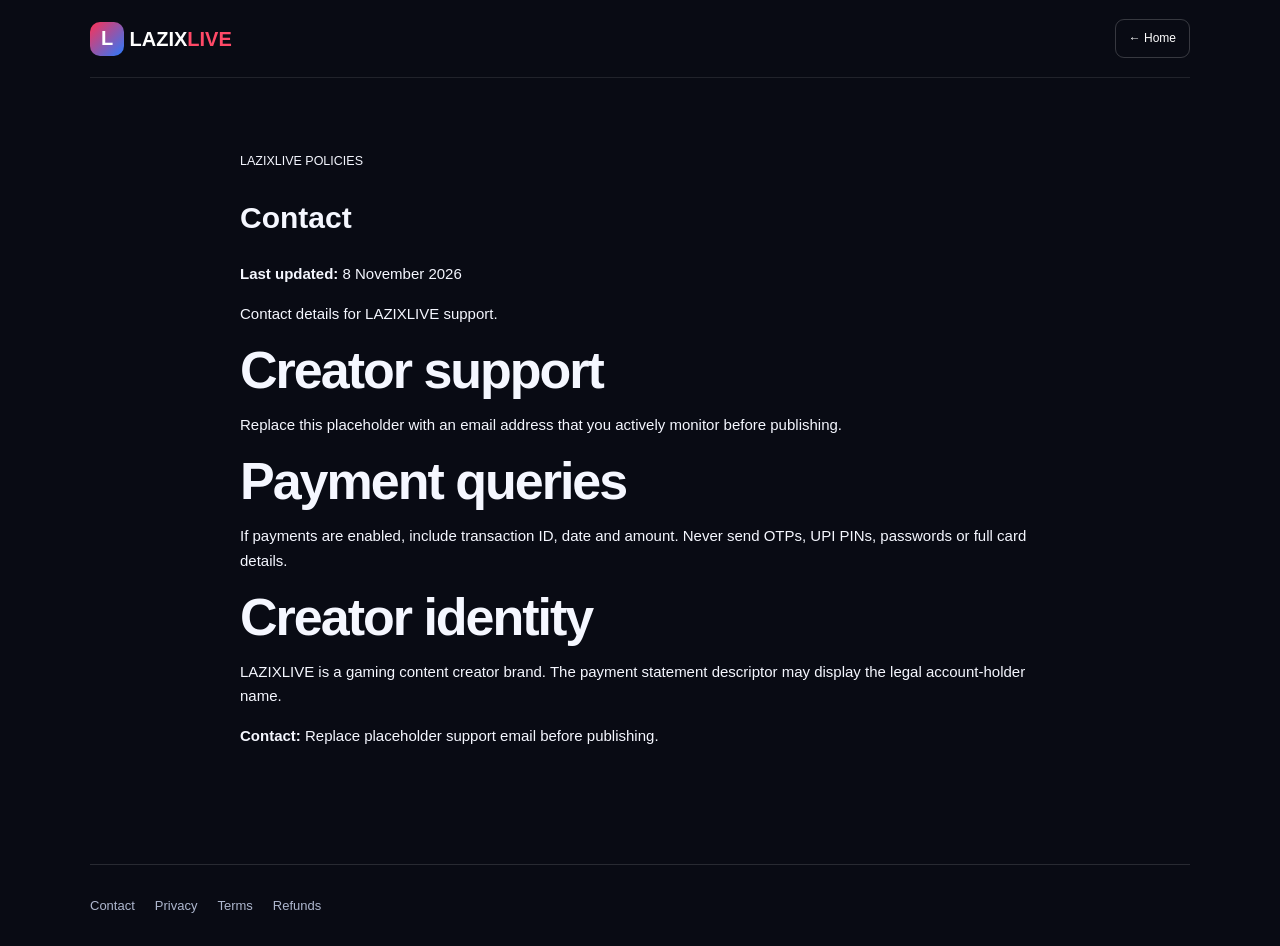
==== contact.html @ 057b2ee2 "Add files via upload" ====
<!doctype html><html lang="en"><head><meta charset="utf-8"><meta name="viewport" content="width=device-width,initial-scale=1"><title>Contact | LAZIXLIVE</title><link rel="stylesheet" href="style.css"></head><body><header><a class="logo" href="index.html"><b>L</b> LAZIX<span>LIVE</span></a><a class="smallbtn" href="index.html">← Home</a></header><main style="max-width:800px;padding:70px 0 100px"><small>LAZIXLIVE POLICIES</small><h1>Contact</h1><p><b>Last updated:</b> 8 November 2026</p><p>Contact details for LAZIXLIVE support.</p><h2>Creator support</h2><p>Replace this placeholder with an email address that you actively monitor before publishing.</p><h2>Payment queries</h2><p>If payments are enabled, include transaction ID, date and amount. Never send OTPs, UPI PINs, passwords or full card details.</p><h2>Creator identity</h2><p>LAZIXLIVE is a gaming content creator brand. The payment statement descriptor may display the legal account-holder name.</p><p><b>Contact:</b> Replace placeholder support email before publishing.</p></main><footer><a href="contact.html">Contact</a><a href="privacy.html">Privacy</a><a href="terms.html">Terms</a><a href="refund.html">Refunds</a></footer></body></html>
---- style.css ----
*{box-sizing:border-box}html{scroll-behavior:smooth}body{margin:0;background:#090b14;color:#f5f7ff;font:15px Inter,Arial,sans-serif;line-height:1.65}header,main,footer{width:min(1100px,calc(100% - 40px));margin:auto}header{height:78px;display:flex;align-items:center;justify-content:space-between;border-bottom:1px solid #ffffff19}.logo{color:white;text-decoration:none;font-size:20px;font-weight:900}.logo b{display:inline-grid;place-items:center;width:34px;height:34px;border-radius:10px;background:linear-gradient(135deg,#ff3155,#287aff)}.logo span,em{color:#ff4967}nav{display:flex;gap:25px}nav a,footer a{color:#aeb7ce;text-decoration:none;font-size:13px}.smallbtn{border:1px solid #ffffff30;padding:9px 13px;border-radius:9px;color:white;text-decoration:none;font-size:12px}.hero{min-height:520px;display:grid;grid-template-columns:1fr 1fr;align-items:center;gap:35px;padding:65px 0}.hero small,section>small{color:#ff6680;font-weight:800;letter-spacing:2px;font-size:11px}.hero h1{font-size:clamp(48px,7vw,78px);line-height:.98;letter-spacing:-4px;margin:20px 0}.hero p,#about>p,.support p{color:#aeb7ce;max-width:520px}.btn{display:inline-block;margin-top:18px;padding:13px 18px;border-radius:10px;background:linear-gradient(100deg,#ed3156,#6e4eff,#287aff);color:white;text-decoration:none;font-weight:800}.note{font-size:11px;color:#7f8aa5!important}.orb{height:330px;border:1px solid #427aff55;border-radius:50%;display:flex;flex-direction:column;align-items:center;justify-content:center;background:radial-gradient(circle,#24345b 0,#11172a 48%,#090b14 72%);box-shadow:0 0 70px #315dff30}.orb .L{font-size:145px;font-weight:900;line-height:1;background:linear-gradient(135deg,#ff4667,#8b52ff,#388aff);color:transparent;background-clip:text}.orb b{letter-spacing:5px}.orb label{font-size:9px;color:#91a0c1;letter-spacing:2px;margin-top:15px}.stats{display:grid;grid-template-columns:repeat(3,1fr);border-block:1px solid #ffffff20;padding:20px 0}.stats div{display:flex;justify-content:center;gap:12px;border-right:1px solid #ffffff20}.stats div:last-child{border:0}.stats span{color:#8995b0;font-size:12px}section:not(.hero):not(.stats){padding:85px 0}h2{font-size:clamp(34px,5vw,52px);line-height:1.08;letter-spacing:-2px;margin:14px 0}#about>p{max-width:700px}.cards{display:grid;grid-template-columns:repeat(3,1fr);gap:15px;margin-top:30px}.cards article,.panel{background:linear-gradient(145deg,#151b2d,#0e1220);border:1px solid #ffffff20;border-radius:15px;padding:23px}.cards article>b{color:#ff5470;font-size:22px}.cards h3{margin:12px 0 4px}.cards p{color:#99a5bf;font-size:13px}.support{display:grid;grid-template-columns:.8fr 1.2fr;gap:45px;align-items:center;background:linear-gradient(110deg,#111426,#101a30 65%,#171128);padding:65px max(20px,calc((100% - 1100px)/2))!important}.panel{background:#0b0f1c}.panel>small{color:#8591ac;letter-spacing:2px;font-size:10px}.panel h3{margin:5px 0 20px}.amounts{display:grid;grid-template-columns:repeat(4,1fr);gap:8px}.amounts button{background:#151c30;color:#dfe6f7;border:1px solid #ffffff20;border-radius:8px;padding:11px;font-weight:bold}.amounts .chosen{border-color:#ff4967;color:#ff7188;background:#ff31551b}label{display:block;margin:13px 0 5px;font-size:12px;color:#aeb9d0}input,textarea{width:100%;background:#12192a;border:1px solid #ffffff25;border-radius:8px;padding:12px;color:white;font:inherit}.count{text-align:right;color:#8995b0;font-size:11px;margin:4px 0 12px}.disabled{width:100%;padding:13px;border:0;border-radius:9px;background:#343b4e;color:#a5aec2;font-weight:bold}.panel .note{font-size:10px}details{padding:17px 0;border-bottom:1px solid #ffffff20}summary{font-weight:bold;cursor:pointer}details p{color:#aab4ca;font-size:13px}footer{border-top:1px solid #ffffff20;padding:30px 0;display:flex;align-items:center;gap:20px;flex-wrap:wrap}footer p{color:#8995b0;font-size:12px;margin-right:auto}footer div{display:flex;gap:15px}footer small{width:100%;color:#66718b}@media(max-width:700px){nav{display:none}.hero,.support{grid-template-columns:1fr}.hero{padding:55px 0}.orb{height:270px}.cards{grid-template-columns:1fr}.stats span{font-size:10px}.support{padding:55px 20px!important}footer p{width:100%}footer div{flex-wrap:wrap}}
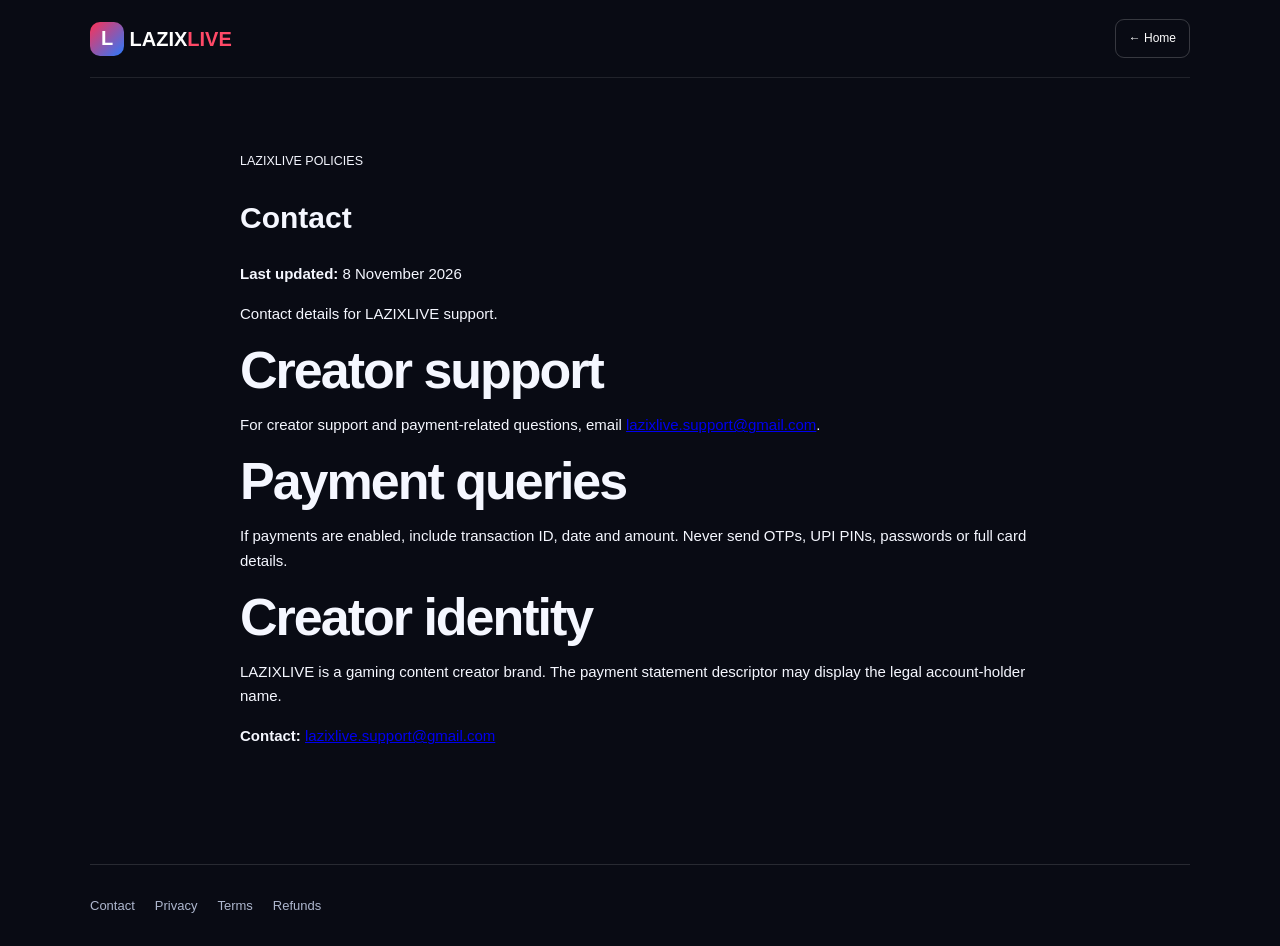
==== commit 7f35144a: "Update contact details and add email links Updated contact information for creator support and added" ====
--- a/contact.html
+++ b/contact.html
@@ -1 +1 @@
-<!doctype html><html lang="en"><head><meta charset="utf-8"><meta name="viewport" content="width=device-width,initial-scale=1"><title>Contact | LAZIXLIVE</title><link rel="stylesheet" href="style.css"></head><body><header><a class="logo" href="index.html"><b>L</b> LAZIX<span>LIVE</span></a><a class="smallbtn" href="index.html">← Home</a></header><main style="max-width:800px;padding:70px 0 100px"><small>LAZIXLIVE POLICIES</small><h1>Contact</h1><p><b>Last updated:</b> 8 November 2026</p><p>Contact details for LAZIXLIVE support.</p><h2>Creator support</h2><p>Replace this placeholder with an email address that you actively monitor before publishing.</p><h2>Payment queries</h2><p>If payments are enabled, include transaction ID, date and amount. Never send OTPs, UPI PINs, passwords or full card details.</p><h2>Creator identity</h2><p>LAZIXLIVE is a gaming content creator brand. The payment statement descriptor may display the legal account-holder name.</p><p><b>Contact:</b> Replace placeholder support email before publishing.</p></main><footer><a href="contact.html">Contact</a><a href="privacy.html">Privacy</a><a href="terms.html">Terms</a><a href="refund.html">Refunds</a></footer></body></html>+<!doctype html><html lang="en"><head><meta charset="utf-8"><meta name="viewport" content="width=device-width,initial-scale=1"><title>Contact | LAZIXLIVE</title><link rel="stylesheet" href="style.css"></head><body><header><a class="logo" href="index.html"><b>L</b> LAZIX<span>LIVE</span></a><a class="smallbtn" href="index.html">← Home</a></header><main style="max-width:800px;padding:70px 0 100px"><small>LAZIXLIVE POLICIES</small><h1>Contact</h1><p><b>Last updated:</b> 8 November 2026</p><p>Contact details for LAZIXLIVE support.</p><h2>Creator support</h2><p>For creator support and payment-related questions, email <a href="mailto:lazixlive.support@gmail.com">lazixlive.support@gmail.com</a>.</p><h2>Payment queries</h2><p>If payments are enabled, include transaction ID, date and amount. Never send OTPs, UPI PINs, passwords or full card details.</p><h2>Creator identity</h2><p>LAZIXLIVE is a gaming content creator brand. The payment statement descriptor may display the legal account-holder name.</p><p><b>Contact:</b> <a href="mailto:lazixlive.support@gmail.com">lazixlive.support@gmail.com</a></p></main><footer><a href="contact.html">Contact</a><a href="privacy.html">Privacy</a><a href="terms.html">Terms</a><a href="refund.html">Refunds</a></footer></body></html>
